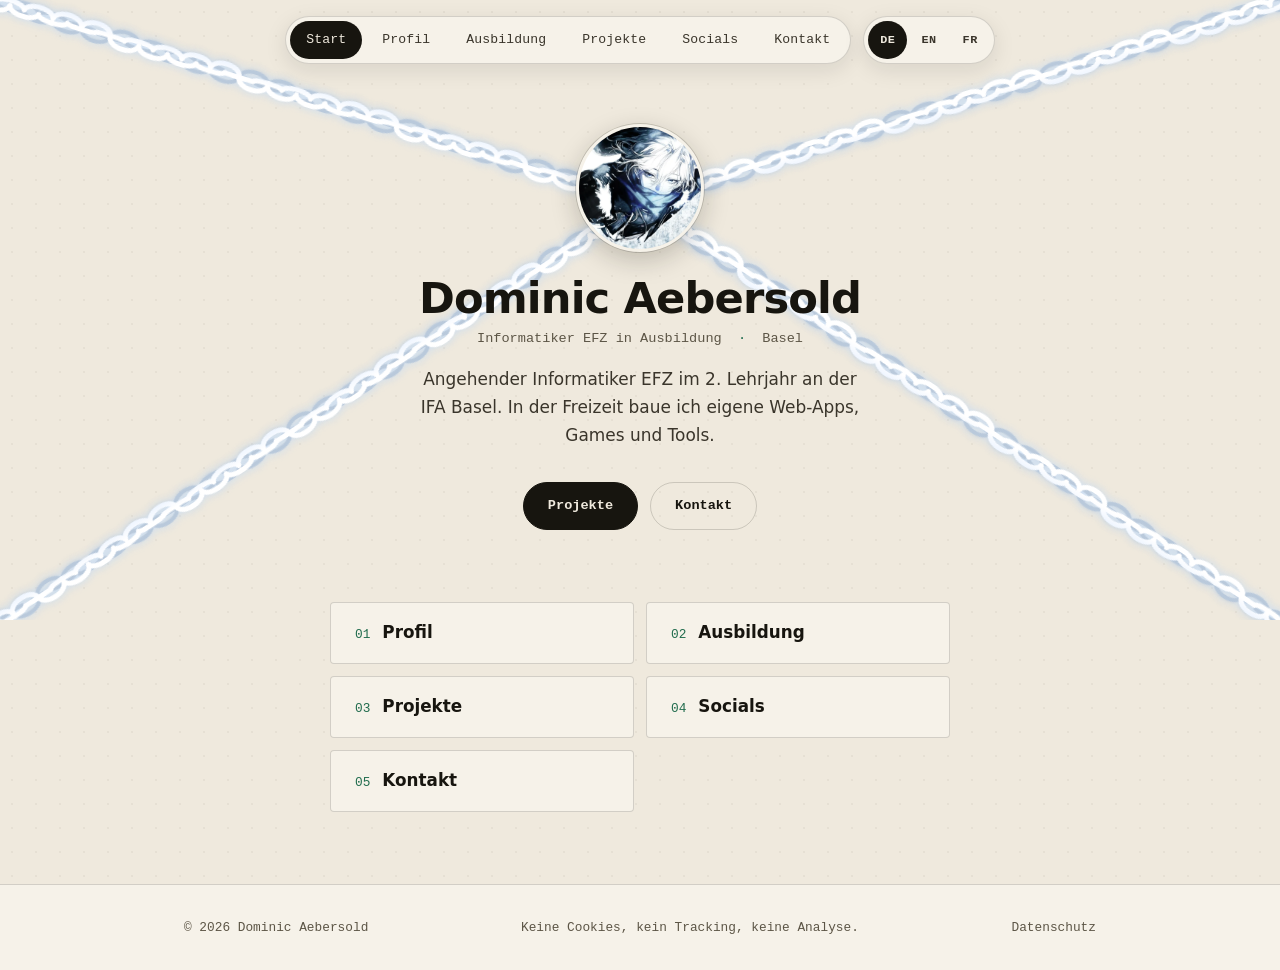
==== index.html @ 03cfe3be "Persönliche Portfolio-Website veröffentlichen Mehrseitige Seite mit Profil, Ausbildung und Noten, Pr" ====
<!DOCTYPE html>
<html lang="de">
<head>
  <meta charset="UTF-8" />
  <meta name="viewport" content="width=device-width, initial-scale=1.0" />
  <title data-i18n="home.pagetitle">Dominic Aebersold</title>
  <meta name="description" content="Persönliche Seite von Dominic Aebersold. Informatiker EFZ Plattformentwicklung in Ausbildung an der IPSO IFA Basel." />
  <meta name="author" content="Dominic Aebersold" />
  <meta name="referrer" content="strict-origin-when-cross-origin" />
  <meta name="color-scheme" content="light" />
  <meta http-equiv="Content-Security-Policy" content="default-src 'self'; img-src 'self' data:; style-src 'self' 'unsafe-inline' https://fonts.googleapis.com; font-src https://fonts.gstatic.com; script-src 'self'; base-uri 'self'; form-action 'self'" />
  <meta property="og:type" content="website" />
  <meta property="og:title" content="Dominic Aebersold" />
  <meta property="og:description" content="Informatiker EFZ in Ausbildung. Projekte, Ausbildung und Kontakt." />
  <meta property="og:locale" content="de_CH" />
  <link rel="preconnect" href="https://fonts.googleapis.com" />
  <link rel="preconnect" href="https://fonts.gstatic.com" crossorigin />
  <link href="https://fonts.googleapis.com/css2?family=Archivo:wght@500;700;900&family=IBM+Plex+Mono:wght@400;500;600&family=IBM+Plex+Sans:wght@400;500;600&display=swap" rel="stylesheet" />
  <link rel="stylesheet" href="style.css" />
</head>
<body>
  <a class="skip-link" href="#main" data-i18n="nav.skip">Zum Inhalt springen</a>

  <header class="topbar">
    <nav class="pill" aria-label="Hauptnavigation">
      <a class="pill__link is-active" href="index.html" aria-current="page" data-i18n="nav.start">Start</a>
      <a class="pill__link" href="profil.html" data-i18n="nav.profil">Profil</a>
      <a class="pill__link" href="ausbildung.html" data-i18n="nav.ausbildung">Ausbildung</a>
      <a class="pill__link" href="projekte.html" data-i18n="nav.projekte">Projekte</a>
      <a class="pill__link" href="socials.html" data-i18n="nav.socials">Socials</a>
      <a class="pill__link" href="kontakt.html" data-i18n="nav.kontakt">Kontakt</a>
    </nav>
    <div class="lang" role="group" aria-label="Sprache / Language">
      <button class="lang__btn" type="button" data-lang="de">DE</button>
      <button class="lang__btn" type="button" data-lang="en">EN</button>
      <button class="lang__btn" type="button" data-lang="fr">FR</button>
    </div>
  </header>

  <div class="hero-chains" aria-hidden="true"></div>

  <main id="main">
    <section class="intro wrap" aria-labelledby="name">
      <div class="card">
        <div class="avatar-wrap reveal" style="--i:0">
          <div class="avatar avatar--photo">
            <img src="assets/profil.webp" width="128" height="128"
                 alt="Profilbild von Dominic Aebersold" />
          </div>
        </div>
        <h1 class="card__name reveal" id="name" style="--i:1">Dominic Aebersold</h1>
        <p class="card__role reveal" style="--i:2">
          <span data-i18n="home.role">Informatiker EFZ in Ausbildung</span>
          <span class="sep" aria-hidden="true">·</span>
          <span data-i18n="home.city">Basel</span>
        </p>
        <p class="card__bio reveal" style="--i:3" data-i18n="home.bio">
          Angehender Informatiker EFZ im 2. Lehrjahr an der IFA Basel. In der Freizeit
          baue ich eigene Web-Apps, Games und Tools.
        </p>
        <div class="card__links reveal" style="--i:4">
          <a class="btn btn--solid" href="projekte.html" data-i18n="nav.projekte">Projekte</a>
          <a class="btn btn--ghost" href="kontakt.html" data-i18n="nav.kontakt">Kontakt</a>
        </div>
      </div>
    </section>

    <section class="wayfind wrap" aria-label="Seiten dieser Website">
      <div class="wayfind__grid">
        <a class="wayfind__item" href="profil.html">
          <span class="wayfind__nr">01</span>
          <span class="wayfind__label" data-i18n="nav.profil">Profil</span>
        </a>
        <a class="wayfind__item" href="ausbildung.html">
          <span class="wayfind__nr">02</span>
          <span class="wayfind__label" data-i18n="nav.ausbildung">Ausbildung</span>
        </a>
        <a class="wayfind__item" href="projekte.html">
          <span class="wayfind__nr">03</span>
          <span class="wayfind__label" data-i18n="nav.projekte">Projekte</span>
        </a>
        <a class="wayfind__item" href="socials.html">
          <span class="wayfind__nr">04</span>
          <span class="wayfind__label" data-i18n="nav.socials">Socials</span>
        </a>
        <a class="wayfind__item" href="kontakt.html">
          <span class="wayfind__nr">05</span>
          <span class="wayfind__label" data-i18n="nav.kontakt">Kontakt</span>
        </a>
      </div>
    </section>
  </main>

  <footer class="footer" role="contentinfo">
    <div class="wrap footer__inner">
      <p class="footer__copy">&copy; <span id="year">2026</span> Dominic Aebersold</p>
      <p class="footer__note" data-i18n="foot.note">Keine Cookies, kein Tracking, keine Analyse.</p>
      <nav class="footer__nav" aria-label="Fusszeile">
        <a href="datenschutz.html" data-i18n="foot.privacy">Datenschutz</a>
      </nav>
    </div>
  </footer>

  <script src="i18n.js"></script>
  <script src="script.js"></script>
</body>
</html>
---- style.css ----
/* =========================================================
   Dominic Aebersold — persönliche Seite (Multi-Page)
   Aesthetik: helles, warmes "Studio Paper" mit tiefem Grün-Akzent.
   Oval-/Pill-Navigation oben, ruhige, klare Seiten.
   Bewusst OHNE: Lila/Blau-Verlauf, Glasmorphismus, Inter,
   Low-Contrast, Icon-Boxen, Grain, Gedankenstriche im Text.
   ========================================================= */

:root {
  /* Farben */
  --bg:         #efe9dd;
  --surface:    #f6f2e9;
  --surface-2:  #e6dfcf;
  --ink:        #17150f;
  --ink-soft:   #3a352b;
  --muted:      #5c5546;
  --accent:     #1f6b4c;
  --accent-dk:  #17513a;
  --accent-ink: #f6f2e9;
  --line:       rgba(23, 21, 15, 0.16);
  --line-soft:  rgba(23, 21, 15, 0.08);

  /* Typo */
  --font-display: "Archivo", system-ui, sans-serif;
  --font-body:    "IBM Plex Sans", system-ui, sans-serif;
  --font-mono:    "IBM Plex Mono", ui-monospace, monospace;

  /* Spacing-Skala */
  --s-1: 0.25rem;
  --s-2: 0.5rem;
  --s-3: 0.75rem;
  --s-4: 1rem;
  --s-5: 1.5rem;
  --s-6: 2rem;
  --s-7: 3rem;
  --s-8: 4.5rem;

  --maxw: 960px;
  --radius: 4px;
}

* { box-sizing: border-box; }

html { scroll-behavior: smooth; }
@media (prefers-reduced-motion: reduce) { html { scroll-behavior: auto; } }

body {
  margin: 0;
  min-height: 100vh;
  position: relative;
  background-color: var(--bg);
  background-image: radial-gradient(rgba(23, 21, 15, 0.045) 1px, transparent 1px);
  background-size: 24px 24px;
  color: var(--ink);
  font-family: var(--font-body);
  font-size: clamp(1rem, 0.96rem + 0.2vw, 1.06rem);
  line-height: 1.65;
  -webkit-font-smoothing: antialiased;
  text-rendering: optimizeLegibility;
  display: flex;
  flex-direction: column;
}

.wrap {
  width: 100%;
  max-width: var(--maxw);
  margin-inline: auto;
  padding-inline: var(--s-5);
}

a { color: var(--accent); }

.lede {
  font-size: clamp(1.1rem, 1rem + 0.5vw, 1.3rem);
  line-height: 1.5;
  max-width: 58ch;
  margin: 0 0 var(--s-6);
}

.edit {
  color: var(--accent);
  font-family: var(--font-mono);
  font-size: 0.86em;
  font-style: normal;
}

/* -------- Accessibility -------- */
.skip-link {
  position: absolute;
  left: var(--s-4);
  top: -100%;
  z-index: 100;
  background: var(--accent);
  color: var(--accent-ink);
  padding: var(--s-2) var(--s-4);
  font-family: var(--font-mono);
  font-weight: 600;
  text-decoration: none;
  border-radius: var(--radius);
  transition: top 0.15s ease;
}
.skip-link:focus { top: var(--s-4); }

:focus-visible {
  outline: 2px solid var(--accent);
  outline-offset: 3px;
}

.visually-hidden {
  position: absolute !important;
  width: 1px; height: 1px;
  padding: 0; margin: -1px;
  overflow: hidden; clip: rect(0 0 0 0);
  white-space: nowrap; border: 0;
}

/* =========================================================
   Oval / Pill-Navigation
   ========================================================= */
.topbar {
  position: sticky;
  top: 0;
  z-index: 50;
  display: flex;
  justify-content: center;
  padding: var(--s-4) var(--s-4) var(--s-3);
}
.pill {
  display: flex;
  align-items: center;
  gap: var(--s-1);
  background: var(--surface);
  border: 1px solid var(--line);
  border-radius: 999px;
  padding: var(--s-1);
  box-shadow: 0 6px 22px rgba(23, 21, 15, 0.10);
  max-width: 100%;
  overflow-x: auto;
  scrollbar-width: none;
}
.pill::-webkit-scrollbar { display: none; }
.pill__link {
  font-family: var(--font-mono);
  font-size: 0.82rem;
  letter-spacing: 0.01em;
  color: var(--ink-soft);
  text-decoration: none;
  padding: var(--s-2) var(--s-4);
  border-radius: 999px;
  white-space: nowrap;
  transition: background-color 0.16s ease, color 0.16s ease;
}
.pill__link:hover { background: var(--surface-2); color: var(--ink); }
.pill__link.is-active {
  background: var(--ink);
  color: var(--bg);
}

/* =========================================================
   Buttons
   ========================================================= */
.btn {
  display: inline-flex;
  align-items: center;
  gap: var(--s-2);
  font-family: var(--font-mono);
  font-size: 0.85rem;
  font-weight: 600;
  text-decoration: none;
  padding: var(--s-3) var(--s-5);
  border: 1.5px solid var(--ink);
  border-radius: 999px;
  cursor: pointer;
  transition: background-color 0.18s ease, color 0.18s ease,
              transform 0.18s ease, border-color 0.18s ease;
}
.btn--solid { background: var(--ink); color: var(--bg); }
.btn--solid:hover, .btn--solid:focus-visible {
  background: var(--accent);
  border-color: var(--accent);
  color: var(--accent-ink);
  transform: translateY(-2px);
}
.btn--ghost { background: transparent; color: var(--ink); border-color: var(--line); }
.btn--ghost:hover, .btn--ghost:focus-visible {
  border-color: var(--accent);
  color: var(--accent);
  transform: translateY(-2px);
}

/* =========================================================
   Main / Layout-Grundgerüst
   ========================================================= */
main { flex: 1 0 auto; position: relative; }

/* -------- Ketten-Deko (Startseite) -------- */
.hero-chains {
  position: absolute;
  top: 0;
  left: 0;
  width: 100%;
  height: 620px;
  overflow: hidden;
  pointer-events: none;
  z-index: 0;
  animation: chainbob 8s ease-in-out infinite;
}
.chain {
  position: absolute;
  margin-top: -18px;
  transform-origin: 0 50%;
  opacity: 1;
  filter: drop-shadow(0 0 5px rgba(205, 228, 255, 0.85))
          drop-shadow(0 1px 1px rgba(90, 110, 140, 0.18));
  will-change: transform;
}
.chain svg { display: block; }

@keyframes chainbob {
  0%, 100% { transform: translateY(0); }
  50% { transform: translateY(-5px); }
}
@keyframes floaty {
  0%, 100% { transform: translateY(0); }
  50% { transform: translateY(-7px); }
}
@media (prefers-reduced-motion: reduce) {
  .hero-chains, .avatar { animation: none; }
}

/* -------- Startseite: kompakte Karte -------- */
.intro {
  position: relative;
  z-index: 1;
  display: flex;
  align-items: center;
  justify-content: center;
  padding: var(--s-7) 0 var(--s-8);
}
.card { position: relative; z-index: 1; }
.avatar-wrap { position: relative; z-index: 2; }
.card {
  text-align: center;
  max-width: 460px;
  width: 100%;
}
.avatar {
  width: 128px;
  height: 128px;
  margin: 0 auto var(--s-5);
  border-radius: 50%;
  border: 2px dashed var(--accent);
  background: var(--surface);
  display: grid;
  place-items: center;
  font-family: var(--font-display);
  font-weight: 900;
  font-size: 2.2rem;
  color: var(--accent);
  letter-spacing: 0.02em;
  animation: floaty 5.5s ease-in-out infinite;
}
.avatar--photo {
  border: 3px solid var(--surface);
  box-shadow: 0 8px 26px rgba(23, 21, 15, 0.22), 0 0 0 1px var(--line);
  overflow: hidden;
  padding: 0;
}
.avatar--photo img {
  width: 100%;
  height: 100%;
  object-fit: cover;
  display: block;
}
.card__name {
  font-family: var(--font-display);
  font-weight: 900;
  font-size: clamp(1.9rem, 1.5rem + 2vw, 2.7rem);
  line-height: 1.02;
  letter-spacing: -0.02em;
  margin: 0 0 var(--s-2);
}
.card__role {
  font-family: var(--font-mono);
  font-size: 0.85rem;
  color: var(--muted);
  margin: 0 0 var(--s-4);
}
.card__role .sep { color: var(--accent); padding: 0 var(--s-2); }
.card__bio {
  color: var(--ink-soft);
  margin: 0 auto var(--s-6);
  max-width: 42ch;
}
.card__links {
  display: flex;
  flex-wrap: wrap;
  gap: var(--s-3);
  justify-content: center;
}

/* -------- Startseite: kleine Wegweiser -------- */
.wayfind {
  padding-bottom: var(--s-8);
}
.wayfind__grid {
  display: grid;
  grid-template-columns: repeat(2, 1fr);
  gap: var(--s-3);
  max-width: 620px;
  margin-inline: auto;
}
.wayfind__item {
  display: flex;
  align-items: baseline;
  gap: var(--s-3);
  padding: var(--s-4) var(--s-5);
  background: var(--surface);
  border: 1px solid var(--line);
  border-radius: var(--radius);
  text-decoration: none;
  color: var(--ink);
  transition: transform 0.16s ease, border-color 0.16s ease, background-color 0.16s ease;
}
.wayfind__item:hover {
  transform: translateY(-2px);
  border-color: var(--accent);
  background: var(--surface-2);
}
.wayfind__nr {
  font-family: var(--font-mono);
  font-size: 0.8rem;
  color: var(--accent);
}
.wayfind__label {
  font-family: var(--font-display);
  font-weight: 700;
  font-size: 1.05rem;
}
@media (max-width: 520px) {
  .wayfind__grid { grid-template-columns: 1fr; }
}

/* =========================================================
   Unterseiten: Kopf + Inhalt
   ========================================================= */
.page { padding: var(--s-6) 0 var(--s-8); }
.page__head {
  margin-bottom: var(--s-7);
  padding-bottom: var(--s-5);
  border-bottom: 1px solid var(--line);
}
.page__kicker {
  font-family: var(--font-mono);
  font-size: 0.8rem;
  letter-spacing: 0.14em;
  text-transform: uppercase;
  color: var(--accent);
  margin: 0 0 var(--s-2);
}
.page__title {
  font-family: var(--font-display);
  font-weight: 900;
  font-size: clamp(2rem, 1.5rem + 3vw, 3.4rem);
  line-height: 1.0;
  letter-spacing: -0.02em;
  margin: 0;
}
.sub {
  font-family: var(--font-mono);
  font-size: 0.8rem;
  letter-spacing: 0.12em;
  text-transform: uppercase;
  color: var(--muted);
  margin: var(--s-7) 0 var(--s-4);
}

/* -------- Facts -------- */
.facts { margin: 0 0 var(--s-6); border-top: 1px solid var(--line); }
.facts__row {
  display: grid;
  grid-template-columns: 160px 1fr;
  gap: var(--s-4);
  padding: var(--s-4) 0;
  border-bottom: 1px solid var(--line-soft);
}
.facts dt {
  font-family: var(--font-mono);
  font-size: 0.8rem;
  letter-spacing: 0.06em;
  text-transform: uppercase;
  color: var(--muted);
}
.facts dd { margin: 0; }
@media (max-width: 520px) {
  .facts__row { grid-template-columns: 1fr; gap: var(--s-1); }
}

/* -------- Timeline -------- */
.timeline { list-style: none; margin: 0 0 var(--s-4); padding: 0; }
.timeline__item {
  display: grid;
  grid-template-columns: 160px 1fr;
  gap: var(--s-5);
  padding: var(--s-5) 0;
  border-top: 1px solid var(--line);
}
.timeline__item:last-child { border-bottom: 1px solid var(--line); }
.timeline__when { font-family: var(--font-mono); font-size: 0.85rem; color: var(--muted); }
.timeline__item--current .timeline__when { color: var(--accent); }
.timeline__what h3 {
  font-family: var(--font-display);
  font-weight: 700;
  font-size: 1.3rem;
  margin: 0 0 var(--s-1);
}
.timeline__where { font-family: var(--font-mono); font-size: 0.85rem; color: var(--muted); margin: 0 0 var(--s-3); }
.timeline__what p { margin: 0; }
@media (max-width: 520px) {
  .timeline__item { grid-template-columns: 1fr; gap: var(--s-2); }
}

/* -------- Module -------- */
.modules { list-style: none; margin: 0; padding: 0; }
.modules li {
  display: flex;
  align-items: baseline;
  gap: var(--s-4);
  padding: var(--s-3) 0;
  border-bottom: 1px solid var(--line-soft);
}
.modules__nr { font-family: var(--font-mono); font-weight: 600; color: var(--accent); min-width: 4ch; }

/* -------- Stack -------- */
.stack { display: grid; grid-template-columns: repeat(3, 1fr); gap: var(--s-6); }
.stack__col .sub { margin-top: 0; }
.chips { list-style: none; margin: 0; padding: 0; display: flex; flex-wrap: wrap; gap: var(--s-2); }
.chips li {
  font-family: var(--font-mono);
  font-size: 0.82rem;
  background: var(--surface);
  border: 1px solid var(--line);
  padding: var(--s-2) var(--s-3);
  border-radius: 999px;
}
.chips__edit { border-style: dashed; border-color: var(--accent); background: transparent; }
@media (max-width: 720px) { .stack { grid-template-columns: 1fr; gap: var(--s-5); } }

/* -------- Projekte -------- */
.projects { list-style: none; margin: 0; padding: 0; }
.project { border-top: 1px solid var(--line); }
.project:last-child { border-bottom: 1px solid var(--line); }
.project__link {
  display: grid;
  grid-template-columns: 3.5rem 1fr 1.6rem;
  grid-template-areas: "nr name go" "nr desc go" "nr tags go";
  align-items: baseline;
  gap: var(--s-1) var(--s-5);
  padding: var(--s-5) var(--s-2);
  text-decoration: none;
  color: var(--ink);
  transition: background-color 0.16s ease, padding-left 0.16s ease;
}
.project__link:hover, .project__link:focus-visible {
  background: var(--surface);
  padding-left: var(--s-5);
}
.project__nr { grid-area: nr; font-family: var(--font-mono); font-size: 0.85rem; color: var(--muted); }
.project__name {
  grid-area: name;
  font-family: var(--font-display);
  font-weight: 700;
  font-size: clamp(1.4rem, 1.2rem + 1vw, 1.9rem);
  letter-spacing: -0.01em;
}
.project__desc { grid-area: desc; color: var(--muted); max-width: 60ch; }
.project__tags { grid-area: tags; display: flex; flex-wrap: wrap; gap: var(--s-2); margin-top: var(--s-2); }
.project__tags span {
  font-family: var(--font-mono);
  font-size: 0.72rem;
  color: var(--muted);
  border: 1px solid var(--line);
  padding: 2px var(--s-2);
  border-radius: 999px;
}
.project__go { grid-area: go; font-size: 1.4rem; color: var(--accent); transition: transform 0.16s ease; align-self: center; }
.project__link:hover .project__go { transform: translate(3px, -3px); }

/* -------- Kontakt -------- */
.contact { display: flex; flex-wrap: wrap; align-items: center; gap: var(--s-3); margin-bottom: var(--s-7); }
.contact__mail { font-family: var(--font-mono); }
.contact__status { font-family: var(--font-mono); font-size: 0.8rem; color: var(--accent); }
.socials { list-style: none; margin: 0; padding: 0; }
.socials li { border-top: 1px solid var(--line); }
.socials li:last-child { border-bottom: 1px solid var(--line); }
.socials a {
  display: block;
  padding: var(--s-4) var(--s-2);
  text-decoration: none;
  color: var(--ink);
  font-family: var(--font-display);
  font-weight: 700;
  font-size: 1.3rem;
  transition: color 0.15s ease, padding-left 0.16s ease;
}
.socials a:hover, .socials a:focus-visible { color: var(--accent); padding-left: var(--s-4); }

/* =========================================================
   Footer
   ========================================================= */
.footer {
  flex-shrink: 0;
  background: var(--surface);
  border-top: 1px solid var(--line);
  padding-block: var(--s-6);
}
.footer__inner {
  display: flex;
  flex-wrap: wrap;
  align-items: center;
  justify-content: space-between;
  gap: var(--s-4);
  font-family: var(--font-mono);
  font-size: 0.8rem;
  color: var(--muted);
}
.footer__copy, .footer__note { margin: 0; }
.footer__nav { display: flex; gap: var(--s-5); }
.footer__nav a { text-decoration: none; color: var(--muted); transition: color 0.15s ease; }
.footer__nav a:hover { color: var(--accent); }

/* =========================================================
   Reveal beim Laden (einmalig)
   ========================================================= */
.reveal {
  opacity: 0;
  transform: translateY(12px);
  animation: reveal 0.55s cubic-bezier(0.2, 0.7, 0.2, 1) forwards;
  animation-delay: calc(var(--i) * 80ms);
}
@keyframes reveal { to { opacity: 1; transform: translateY(0); } }
@media (prefers-reduced-motion: reduce) {
  .reveal { opacity: 1; transform: none; animation: none; }
}

/* =========================================================
   Datenschutz
   ========================================================= */
.legal { padding: var(--s-6) 0 var(--s-8); }
.legal h1 {
  font-family: var(--font-display);
  font-weight: 900;
  font-size: clamp(2.2rem, 1.6rem + 3vw, 3.6rem);
  letter-spacing: -0.02em;
  margin: 0 0 var(--s-3);
}
.legal__updated { font-family: var(--font-mono); font-size: 0.8rem; color: var(--muted); margin: 0 0 var(--s-7); }
.legal h2 { font-family: var(--font-display); font-weight: 700; font-size: 1.4rem; margin: var(--s-7) 0 var(--s-3); }
.legal p, .legal ul { max-width: 68ch; }
.legal ul { padding-left: 1.2em; }
.legal li { margin-bottom: var(--s-2); }
.back {
  display: inline-block;
  margin-top: var(--s-7);
  font-family: var(--font-mono);
  font-size: 0.85rem;
  text-decoration: none;
  color: var(--muted);
}
.back:hover { color: var(--accent); }

/* =========================================================
   Noten-Übersicht + Modul-Akkordeon (Ausbildung)
   ========================================================= */
.stats {
  display: grid;
  grid-template-columns: repeat(3, 1fr);
  gap: var(--s-4);
  margin: 0 0 var(--s-7);
}
.stat {
  background: var(--surface);
  border: 1px solid var(--line);
  border-radius: var(--radius);
  padding: var(--s-4) var(--s-5);
}
.stat__num {
  font-family: var(--font-display);
  font-weight: 900;
  font-size: 2rem;
  line-height: 1;
  color: var(--accent);
}
.stat__label {
  font-family: var(--font-mono);
  font-size: 0.74rem;
  letter-spacing: 0.08em;
  text-transform: uppercase;
  color: var(--muted);
  margin-top: var(--s-2);
}
@media (max-width: 620px) { .stats { grid-template-columns: 1fr; } }

/* Grade-Badge */
.grade {
  font-family: var(--font-mono);
  font-weight: 600;
  font-size: 0.85rem;
  padding: 2px var(--s-3);
  border-radius: 999px;
  border: 1px solid var(--line);
  white-space: nowrap;
}
.grade--top  { background: var(--accent); color: var(--accent-ink); border-color: var(--accent); }
.grade--good { color: var(--accent); border-color: var(--accent); }
.grade--ok   { color: var(--ink-soft); background: var(--surface-2); }
.grade--open { color: var(--muted); border-style: dashed; }

/* Modul-Akkordeon (native details/summary) */
.mods { list-style: none; margin: 0 0 var(--s-4); padding: 0; }
.mods > li { border-top: 1px solid var(--line); }
.mods > li:last-child { border-bottom: 1px solid var(--line); }
.mod__sum {
  list-style: none;
  cursor: pointer;
  display: grid;
  grid-template-columns: 3.4rem 1fr auto 1.4rem;
  align-items: center;
  gap: var(--s-4);
  padding: var(--s-4) var(--s-2);
  transition: background-color 0.16s ease;
}
.mod__sum::-webkit-details-marker { display: none; }
.mod__sum:hover { background: var(--surface); }
.mod__nr { font-family: var(--font-mono); font-size: 0.85rem; color: var(--muted); }
.mod__title { font-weight: 600; }
.mod__chev {
  font-family: var(--font-mono);
  font-size: 1.2rem;
  color: var(--accent);
  text-align: center;
  transition: transform 0.2s ease;
}
.mod[open] .mod__chev { transform: rotate(45deg); }
.mod__body { padding: 0 var(--s-2) var(--s-5) calc(3.4rem + var(--s-4)); }
.mod__body p { margin: 0 0 var(--s-3); max-width: 62ch; }
.mod__meta {
  font-family: var(--font-mono);
  font-size: 0.78rem;
  color: var(--muted);
}
@media (max-width: 560px) {
  .mod__sum { grid-template-columns: 2.8rem 1fr auto; gap: var(--s-3); }
  .mod__chev { display: none; }
  .mod__body { padding-left: var(--s-2); }
}

/* Fachbereiche */
.fields { list-style: none; margin: 0; padding: 0; }
.fields > li { border-top: 1px solid var(--line); }
.fields > li:last-child { border-bottom: 1px solid var(--line); }
.field__sum {
  list-style: none;
  cursor: pointer;
  display: flex;
  align-items: center;
  justify-content: space-between;
  gap: var(--s-4);
  padding: var(--s-4) var(--s-2);
  transition: background-color 0.16s ease;
}
.field__sum::-webkit-details-marker { display: none; }
.field__sum:hover { background: var(--surface); }
.field__name { font-family: var(--font-display); font-weight: 700; font-size: 1.15rem; }
.field__body { padding: 0 var(--s-2) var(--s-4); }
.field__body .facts { margin: 0; border-top: none; }

/* =========================================================
   Projekt-Karten mit Screenshot-Hintergrund
   ========================================================= */
.pgrid {
  display: grid;
  grid-template-columns: repeat(2, 1fr);
  gap: var(--s-5);
  margin-top: var(--s-6);
}
.pcard {
  position: relative;
  display: flex;
  flex-direction: column;
  justify-content: flex-end;
  min-height: 300px;
  border-radius: 10px;
  overflow: hidden;
  text-decoration: none;
  color: #f6f4ef;
  border: 1px solid var(--line);
  isolation: isolate;
}
.pcard__shot {
  position: absolute;
  inset: 0;
  z-index: -2;
  background-size: cover;
  background-position: top center;
  transition: transform 0.4s cubic-bezier(0.2, 0.7, 0.2, 1);
}
.pcard::after {
  content: "";
  position: absolute;
  inset: 0;
  z-index: -1;
  background: linear-gradient(to top,
    rgba(12, 12, 14, 0.94) 0%,
    rgba(12, 12, 14, 0.72) 32%,
    rgba(12, 12, 14, 0.18) 62%,
    rgba(12, 12, 14, 0.08) 100%);
  transition: opacity 0.3s ease;
}
.pcard:hover .pcard__shot,
.pcard:focus-visible .pcard__shot { transform: scale(1.05); }
.pcard__body { position: relative; padding: var(--s-5); }
.pcard__nr {
  font-family: var(--font-mono);
  font-size: 0.75rem;
  color: rgba(246, 244, 239, 0.7);
}
.pcard__name {
  font-family: var(--font-display);
  font-weight: 900;
  font-size: 1.7rem;
  letter-spacing: -0.01em;
  margin: var(--s-1) 0 var(--s-2);
}
.pcard__desc {
  font-size: 0.94rem;
  line-height: 1.45;
  color: rgba(246, 244, 239, 0.86);
  margin: 0 0 var(--s-3);
  max-width: 42ch;
}
.pcard__tags { display: flex; flex-wrap: wrap; gap: var(--s-2); }
.pcard__tags span {
  font-family: var(--font-mono);
  font-size: 0.7rem;
  color: rgba(246, 244, 239, 0.9);
  border: 1px solid rgba(246, 244, 239, 0.32);
  padding: 2px var(--s-2);
  border-radius: 999px;
}
.pcard__go {
  position: absolute;
  top: var(--s-4);
  right: var(--s-4);
  z-index: 1;
  width: 34px;
  height: 34px;
  display: grid;
  place-items: center;
  border-radius: 50%;
  background: rgba(246, 244, 239, 0.14);
  border: 1px solid rgba(246, 244, 239, 0.3);
  font-size: 1rem;
  transition: background-color 0.18s ease, transform 0.18s ease;
}
.pcard:hover .pcard__go { background: var(--accent); border-color: var(--accent); transform: translate(2px, -2px); }
@media (max-width: 680px) { .pgrid { grid-template-columns: 1fr; } }

/* =========================================================
   Socials: Karten mit rundem Profilbild + Screenshot-Vorschau
   ========================================================= */
.socs {
  list-style: none;
  margin: 0 0 var(--s-6);
  padding: 0;
  display: grid;
  grid-template-columns: repeat(2, 1fr);
  gap: var(--s-5);
}
@media (max-width: 720px) { .socs { grid-template-columns: 1fr; } }

.soc {
  display: flex;
  flex-direction: column;
  background: var(--surface);
  border: 1px solid var(--line);
  border-radius: 10px;
  overflow: hidden;
}
.soc__card {
  display: flex;
  align-items: center;
  gap: var(--s-4);
  width: 100%;
  padding: var(--s-5);
  background: transparent;
  border: 0;
  border-bottom: 1px solid var(--line-soft);
  text-align: left;
  font: inherit;
  color: inherit;
  cursor: pointer;
  transition: background-color 0.16s ease;
}
.soc__card:hover, .soc__card:focus-visible { background: var(--surface-2); }

.soc__avatar {
  flex: 0 0 auto;
  width: 72px;
  height: 72px;
  border-radius: 50%;
  overflow: hidden;
  border: 3px solid var(--surface);
  box-shadow: 0 4px 14px rgba(23, 21, 15, 0.18), 0 0 0 1px var(--line);
}
.soc__avatar img { width: 100%; height: 100%; object-fit: cover; display: block; }

.soc__meta { display: flex; flex-direction: column; gap: 2px; min-width: 0; }
.soc__platform {
  font-family: var(--font-mono);
  font-size: 0.74rem;
  letter-spacing: 0.12em;
  text-transform: uppercase;
  color: var(--accent);
}
.soc__name {
  font-family: var(--font-display);
  font-weight: 700;
  font-size: 1.2rem;
  line-height: 1.15;
}
.soc__handle { font-family: var(--font-mono); font-size: 0.82rem; color: var(--muted); }
.soc__note { font-size: 0.84rem; color: var(--muted); }

.soc__peek {
  margin-left: auto;
  flex: 0 0 auto;
  font-family: var(--font-mono);
  font-size: 0.72rem;
  letter-spacing: 0.06em;
  color: var(--accent);
  border: 1px dashed var(--accent);
  border-radius: 999px;
  padding: 3px var(--s-3);
}
.soc__go { margin: var(--s-4); align-self: flex-start; }

/* =========================================================
   Lightbox für Profil-Screenshots
   ========================================================= */
.lb {
  position: fixed;
  inset: 0;
  z-index: 200;
  display: flex;
  align-items: center;
  justify-content: center;
  padding: var(--s-4);
}
.lb[hidden] { display: none; }
.lb__backdrop { position: absolute; inset: 0; background: rgba(15, 14, 10, 0.72); }
.lb__panel {
  position: relative;
  display: flex;
  flex-direction: column;
  width: min(1100px, 100%);
  max-height: 90vh;
  background: var(--surface);
  border: 1px solid var(--line);
  border-radius: 12px;
  overflow: hidden;
  box-shadow: 0 24px 60px rgba(15, 14, 10, 0.4);
  animation: lbIn 0.22s cubic-bezier(0.2, 0.7, 0.2, 1);
}
@keyframes lbIn { from { opacity: 0; transform: translateY(10px) scale(0.98); } }
@media (prefers-reduced-motion: reduce) { .lb__panel { animation: none; } }

.lb__head {
  display: flex;
  align-items: center;
  gap: var(--s-4);
  padding: var(--s-4) var(--s-5);
  border-bottom: 1px solid var(--line);
}
.lb__title { font-family: var(--font-display); font-weight: 700; font-size: 1.2rem; margin: 0; }
.lb__go {
  margin-left: auto;
  font-family: var(--font-mono);
  font-size: 0.82rem;
  color: var(--accent);
  text-decoration: none;
}
.lb__go:hover { text-decoration: underline; }
.lb__close {
  flex: 0 0 auto;
  width: 34px; height: 34px;
  display: grid; place-items: center;
  background: transparent;
  border: 1px solid var(--line);
  border-radius: 50%;
  color: var(--ink);
  font-size: 0.9rem;
  cursor: pointer;
  transition: background-color 0.16s ease, border-color 0.16s ease;
}
.lb__close:hover { background: var(--surface-2); border-color: var(--accent); }
.lb__body { overflow: auto; padding: var(--s-4); background: var(--surface-2); }
.lb__img { display: block; width: 100%; height: auto; border-radius: 6px; }

/* =========================================================
   Projekt-Kategorien + Code-Kacheln
   ========================================================= */
.cat {
  display: flex;
  align-items: baseline;
  gap: var(--s-3);
  font-family: var(--font-display);
  font-weight: 900;
  font-size: clamp(1.4rem, 1.2rem + 1vw, 2rem);
  letter-spacing: -0.01em;
  margin: var(--s-8) 0 var(--s-2);
  padding-top: var(--s-5);
  border-top: 1px solid var(--line);
}
.cat__nr {
  font-family: var(--font-mono);
  font-size: 0.8rem;
  font-weight: 600;
  color: var(--accent-ink);
  background: var(--accent);
  border-radius: 999px;
  padding: 2px var(--s-3);
  flex: 0 0 auto;
}
.cat__desc { color: var(--muted); max-width: 60ch; margin: 0 0 var(--s-5); }

.ccards {
  list-style: none;
  margin: 0;
  padding: 0;
  display: grid;
  grid-template-columns: repeat(2, 1fr);
  gap: var(--s-5);
}
@media (max-width: 780px) { .ccards { grid-template-columns: 1fr; } }

.ccard {
  display: flex;
  flex-direction: column;
  background: var(--surface);
  border: 1px solid var(--line);
  border-radius: 10px;
  padding: var(--s-5);
}
.ccard--todo { background: transparent; border-style: dashed; border-color: var(--accent); }
.ccard__head { display: flex; align-items: center; gap: var(--s-3); margin-bottom: var(--s-3); }
.ccard__lang {
  font-family: var(--font-mono);
  font-size: 0.7rem;
  letter-spacing: 0.1em;
  text-transform: uppercase;
  color: var(--accent);
  border: 1px solid var(--accent);
  border-radius: 999px;
  padding: 2px var(--s-3);
  flex: 0 0 auto;
}
.ccard__name {
  font-family: var(--font-display);
  font-weight: 700;
  font-size: 1.15rem;
  margin: 0;
  line-height: 1.2;
}
.ccard__desc { margin: 0 0 var(--s-4); color: var(--ink-soft); font-size: 0.95rem; }
.ccard__code {
  margin: 0 0 var(--s-4);
  padding: var(--s-4);
  background: var(--ink);
  color: #e8e4d8;
  border-radius: 6px;
  overflow-x: auto;
  font-family: var(--font-mono);
  font-size: 0.72rem;
  line-height: 1.6;
}
.ccard__code code { font-family: inherit; white-space: pre; }
.ccard__meta {
  margin: auto 0 0;
  font-family: var(--font-mono);
  font-size: 0.75rem;
  color: var(--muted);
}

/* =========================================================
   Sprachumschalter
   ========================================================= */
.topbar { gap: var(--s-3); flex-wrap: wrap; }
.lang {
  display: flex;
  gap: 2px;
  background: var(--surface);
  border: 1px solid var(--line);
  border-radius: 999px;
  padding: var(--s-1);
  box-shadow: 0 6px 22px rgba(23, 21, 15, 0.10);
}
.lang__btn {
  font-family: var(--font-mono);
  font-size: 0.74rem;
  font-weight: 600;
  letter-spacing: 0.04em;
  color: var(--ink-soft);
  background: transparent;
  border: 0;
  border-radius: 999px;
  padding: var(--s-2) var(--s-3);
  cursor: pointer;
  transition: background-color 0.16s ease, color 0.16s ease;
}
.lang__btn:hover { background: var(--surface-2); color: var(--ink); }
.lang__btn.is-active { background: var(--ink); color: var(--bg); }

/* -------- Kenntnis-Liste (nach Lebenslauf) -------- */
.skills { list-style: none; margin: 0 0 var(--s-6); padding: 0; border-top: 1px solid var(--line); }
.skill {
  display: grid;
  grid-template-columns: 230px 1fr auto;
  align-items: center;
  gap: var(--s-4);
  padding: var(--s-4) 0;
  border-bottom: 1px solid var(--line-soft);
}
.skill__cat {
  font-family: var(--font-mono);
  font-size: 0.78rem;
  letter-spacing: 0.06em;
  text-transform: uppercase;
  color: var(--muted);
}
.skill__items { color: var(--ink); }
.level {
  font-family: var(--font-mono);
  font-size: 0.72rem;
  white-space: nowrap;
  color: var(--muted);
  border: 1px solid var(--line);
  border-radius: 999px;
  padding: 2px var(--s-3);
}
.level--good { color: var(--accent-ink); background: var(--accent); border-color: var(--accent); }
@media (max-width: 700px) {
  .skill { grid-template-columns: 1fr; gap: var(--s-1); }
  .level { justify-self: start; margin-top: var(--s-2); }
}

/* -------- Social-Karte ohne Bild (z.B. LinkedIn) -------- */
.soc__card--link { text-decoration: none; color: inherit; border-bottom: 0; }
.soc--plain .soc__go { display: none; }
.soc__mark {
  flex: 0 0 auto;
  width: 72px;
  height: 72px;
  border-radius: 50%;
  display: grid;
  place-items: center;
  background: var(--surface-2);
  border: 1px solid var(--line);
  font-family: var(--font-display);
  font-weight: 900;
  font-size: 1.6rem;
  color: var(--accent);
}
.soc__peek--go {
  border-style: solid;
  font-size: 1rem;
  padding: 4px var(--s-3);
}

/* -------- Download-Button in Code-Kacheln -------- */
.ccard__dl {
  display: inline-flex;
  align-items: center;
  gap: var(--s-3);
  margin-top: var(--s-4);
  align-self: flex-start;
  font-family: var(--font-mono);
  font-size: 0.8rem;
  font-weight: 600;
  text-decoration: none;
  color: var(--ink);
  background: transparent;
  border: 1.5px solid var(--line);
  border-radius: 999px;
  padding: var(--s-2) var(--s-4);
  transition: border-color 0.16s ease, color 0.16s ease, transform 0.16s ease;
}
.ccard__dl::before { content: "\2193"; font-size: 0.95rem; }
.ccard__dl:hover, .ccard__dl:focus-visible {
  border-color: var(--accent);
  color: var(--accent);
  transform: translateY(-2px);
}
.ccard__size { color: var(--muted); font-weight: 400; font-size: 0.72rem; }
.ccard__dl:hover .ccard__size { color: var(--accent); }

/* -------- Noten-Nachweis (Screenshots) -------- */
.proofs {
  display: grid;
  grid-template-columns: repeat(2, 1fr);
  gap: var(--s-4);
  margin: 0 0 var(--s-6);
}
@media (max-width: 620px) { .proofs { grid-template-columns: 1fr; } }
.proof {
  display: flex;
  flex-direction: column;
  padding: 0;
  background: var(--surface);
  border: 1px solid var(--line);
  border-radius: 10px;
  overflow: hidden;
  cursor: zoom-in;
  font: inherit;
  color: inherit;
  text-align: left;
  transition: transform 0.16s ease, border-color 0.16s ease;
}
.proof:hover, .proof:focus-visible { transform: translateY(-2px); border-color: var(--accent); }
.proof img {
  display: block;
  width: 100%;
  aspect-ratio: 16 / 9;
  object-fit: cover;
  object-position: top left;
  border-bottom: 1px solid var(--line-soft);
}
.proof__cap {
  font-family: var(--font-mono);
  font-size: 0.78rem;
  color: var(--muted);
  padding: var(--s-3) var(--s-4);
}

/* -------- Live-Markierung auf Projektkarten -------- */
.pcard__tags .pcard__live {
  color: var(--accent-ink);
  background: var(--accent);
  border-color: var(--accent);
}
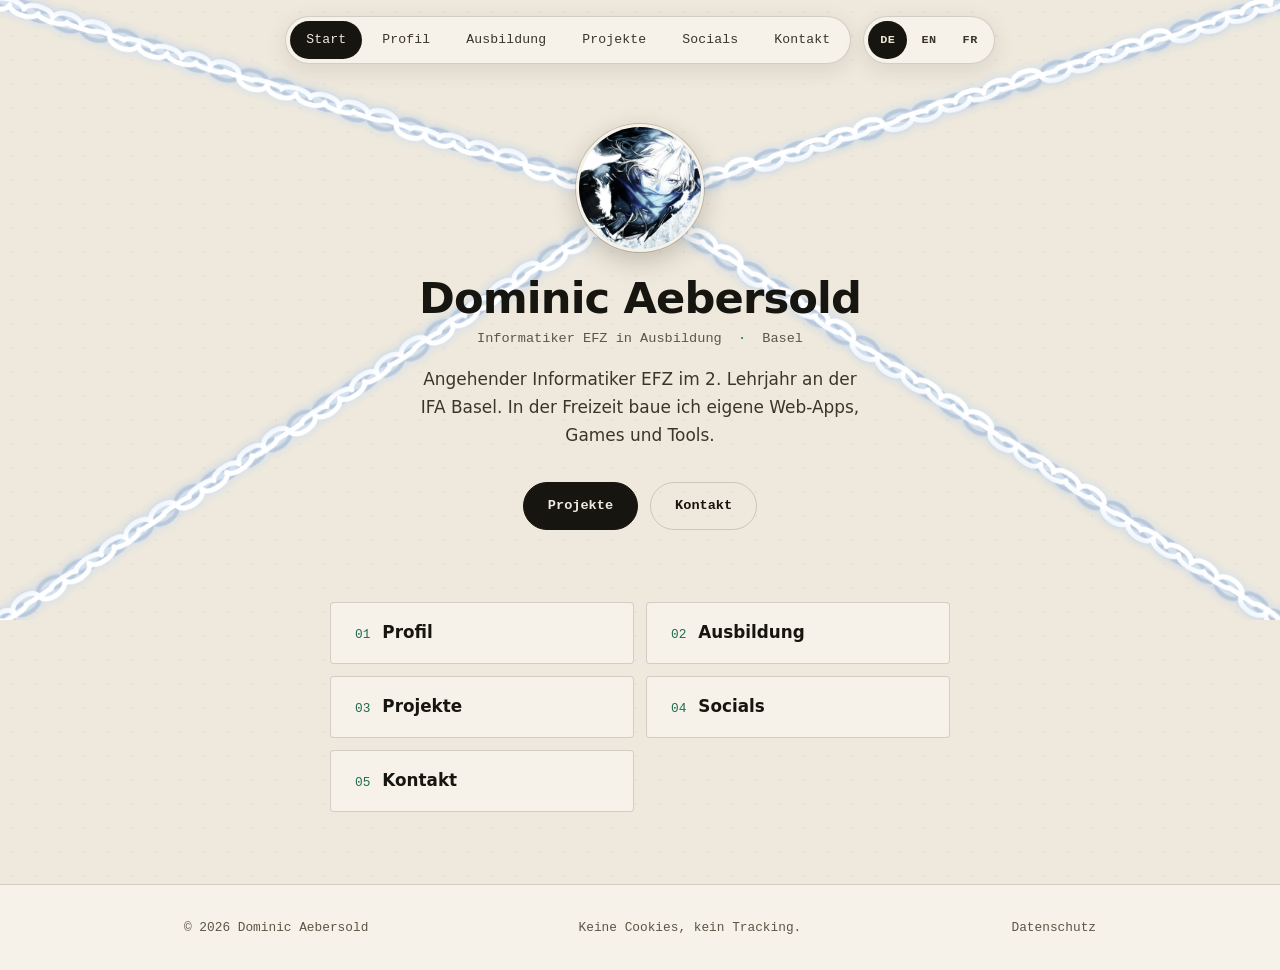
==== commit c2388c26: "Add anonymous visitor counter in footer (Abacus), update privacy text DE/EN/FR Co-Authored-By: Claud" ====
--- a/index.html
+++ b/index.html
@@ -8,7 +8,7 @@
   <meta name="author" content="Dominic Aebersold" />
   <meta name="referrer" content="strict-origin-when-cross-origin" />
   <meta name="color-scheme" content="light" />
-  <meta http-equiv="Content-Security-Policy" content="default-src 'self'; img-src 'self' data:; style-src 'self' 'unsafe-inline' https://fonts.googleapis.com; font-src https://fonts.gstatic.com; script-src 'self'; base-uri 'self'; form-action 'self'" />
+  <meta http-equiv="Content-Security-Policy" content="default-src 'self'; img-src 'self' data:; style-src 'self' 'unsafe-inline' https://fonts.googleapis.com; font-src https://fonts.gstatic.com; script-src 'self'; connect-src https://abacus.jasoncameron.dev; base-uri 'self'; form-action 'self'" />
   <meta property="og:type" content="website" />
   <meta property="og:title" content="Dominic Aebersold" />
   <meta property="og:description" content="Informatiker EFZ in Ausbildung. Projekte, Ausbildung und Kontakt." />
@@ -94,7 +94,8 @@
   <footer class="footer" role="contentinfo">
     <div class="wrap footer__inner">
       <p class="footer__copy">&copy; <span id="year">2026</span> Dominic Aebersold</p>
-      <p class="footer__note" data-i18n="foot.note">Keine Cookies, kein Tracking, keine Analyse.</p>
+      <p class="footer__note" data-i18n="foot.note">Keine Cookies, kein Tracking.</p>
+      <p class="footer__views" id="views" hidden><span id="views-n">0</span> <span data-i18n="foot.views">Besucher</span></p>
       <nav class="footer__nav" aria-label="Fusszeile">
         <a href="datenschutz.html" data-i18n="foot.privacy">Datenschutz</a>
       </nav>
--- a/style.css
+++ b/style.css
@@ -524,7 +524,9 @@
   font-size: 0.8rem;
   color: var(--muted);
 }
-.footer__copy, .footer__note { margin: 0; }
+.footer__copy, .footer__note, .footer__views { margin: 0; }
+.footer__views[hidden] { display: none; }
+#views-n { color: var(--accent); font-weight: 600; }
 .footer__nav { display: flex; gap: var(--s-5); }
 .footer__nav a { text-decoration: none; color: var(--muted); transition: color 0.15s ease; }
 .footer__nav a:hover { color: var(--accent); }
@@ -1148,3 +1150,28 @@
   background: var(--accent);
   border-color: var(--accent);
 }
+
+/* -------- Breite Code-Kachel mit Screenshot (z.B. Makro-Rekorder) -------- */
+.ccard--wide {
+  grid-column: 1 / -1;
+  display: grid;
+  grid-template-columns: minmax(0, 0.8fr) minmax(0, 1.2fr);
+  gap: var(--s-5);
+  align-items: start;
+}
+.ccard__main { display: flex; flex-direction: column; min-width: 0; }
+.ccard__shot {
+  padding: 0;
+  border: 1px solid var(--line);
+  border-radius: 8px;
+  overflow: hidden;
+  background: var(--ink);
+  cursor: zoom-in;
+  transition: transform 0.16s ease, border-color 0.16s ease;
+}
+.ccard__shot:hover, .ccard__shot:focus-visible { transform: translateY(-2px); border-color: var(--accent); }
+.ccard__shot img { display: block; width: 100%; height: auto; }
+@media (max-width: 780px) { .ccard--wide { grid-template-columns: 1fr; } }
+
+/* Hoechste Kenntnis-Stufe (Sehr gute Kenntnisse) */
+.level--top { color: var(--bg); background: var(--ink); border-color: var(--ink); font-weight: 600; }
